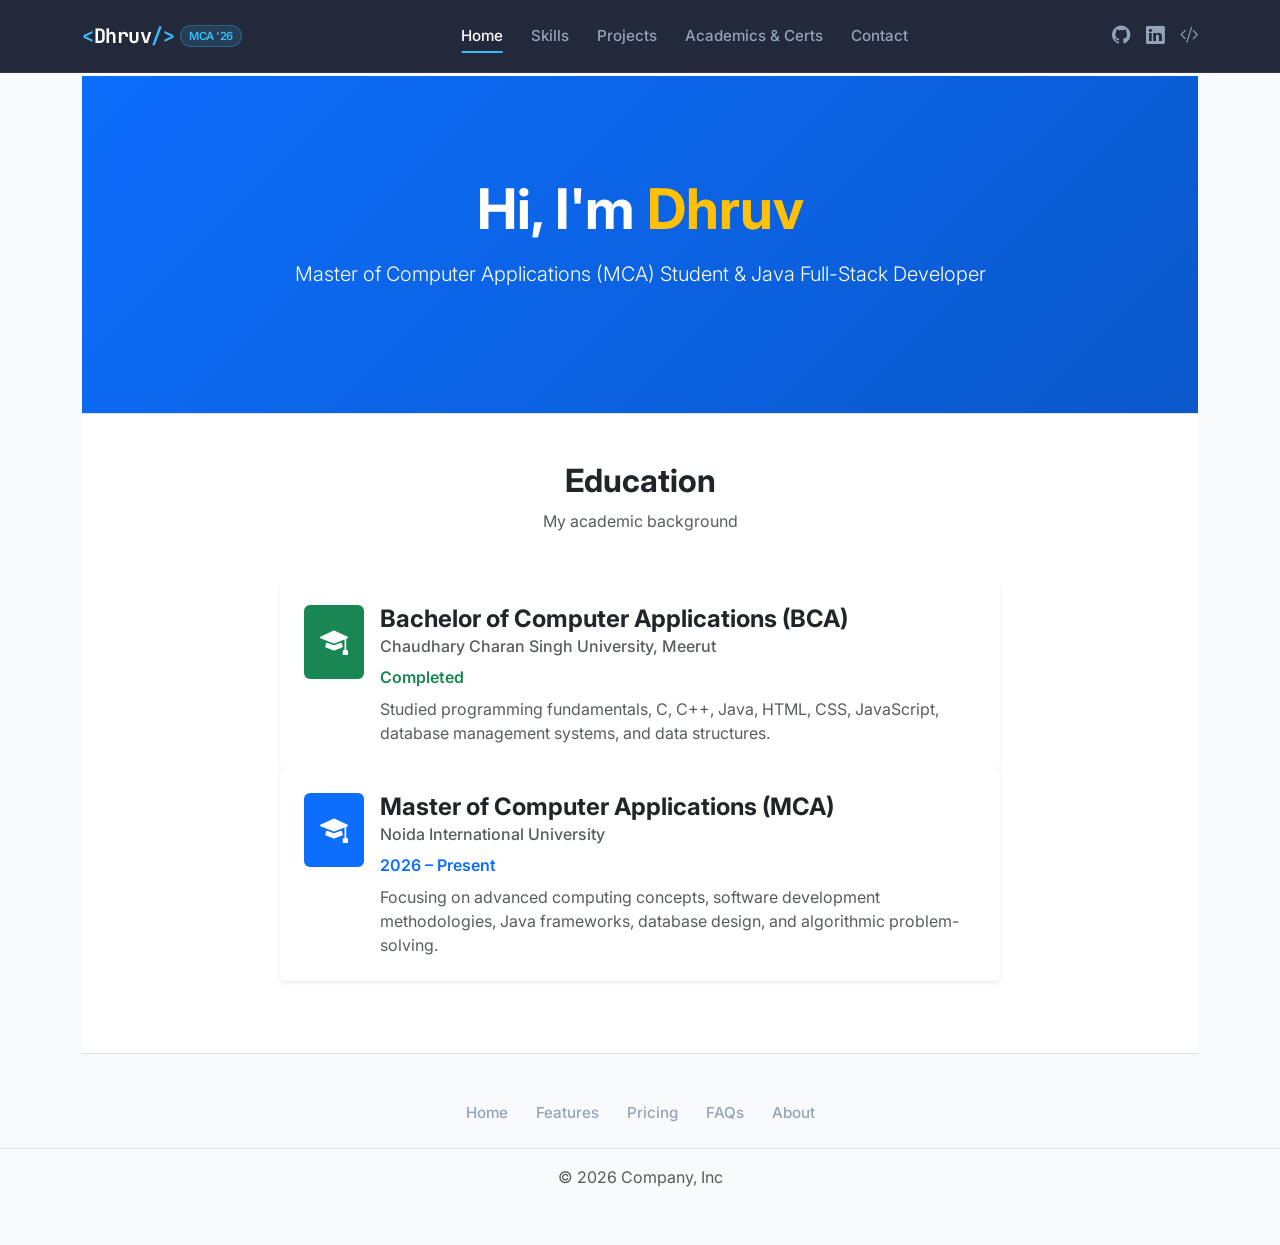
==== index.html @ 49c5f70a "Add files via upload" ====
<!DOCTYPE html>
<html lang="en">
<head>
 <meta charset="UTF-8">
 <meta name="viewport" content="width=device-width, initial-scale=1.0">
 <title>Dhruv's Portfolio</title>

 <link href="https://cdn.jsdelivr.net/npm/bootstrap@5.3.3/dist/css/bootstrap.min.css" rel="stylesheet">
 <link href="https://cdn.jsdelivr.net/npm/bootstrap-icons@1.11.3/font/bootstrap-icons.min.css" rel="stylesheet">
 <link href="https://fonts.googleapis.com/css2?family=Inter:wght@400;500;600;700&family=JetBrains+Mono:wght@500;700&display=swap" rel="stylesheet">
<link rel="stylesheet" href="style.css">

</head>
<body>

  <nav class="navbar navbar-expand-lg navbar-dark fixed-top portfolio-navbar py-3">
   <div class="container">
      
  <a class="navbar-brand d-flex align-items-center" href="#">
   <span>&lt;</span>Dhruv<span>/&gt;</span> <span class="mca-badge">MCA '26</span> </a>

  <button class="navbar-toggler" type="button" data-bs-toggle="collapse" data-bs-target="#mcaNavbar" aria-controls="mcaNavbar" aria-expanded="false" aria-label="Toggle navigation">
  <span class="navbar-toggler-icon"></span> </button>

  <div class="collapse navbar-collapse" id="mcaNavbar">
   <ul class="navbar-nav mx-auto mb-2 mb-lg-0 text-center">
    <li class="nav-item"> <a class="nav-link active" aria-current="page" href="index.html">Home</a> </li>
          
    <li class="nav-item"> <a class="nav-link" href="skills.html">Skills</a> </li>
         
    <li class="nav-item"> <a class="nav-link" href="project.html">Projects</a> </li>
        
    <li class="nav-item"> <a class="nav-link" href="#academics">Academics & Certs</a> </li>
          
    <li class="nav-item"> <a class="nav-link" href="contact.html">Contact</a> </li>
  </ul>

  <div class="d-flex align-items-center justify-content-center gap-3 mt-3 mt-lg-0">
   <a href="https://github.com/informationcode" target="_blank" class="social-icon" title="GitHub"> <i class="bi bi-github"></i> </a>

   <a href="https://www.linkedin.com/in/dhruv-thakur-2524a5357/" target="_blank" class="social-icon" title="LinkedIn"> <i class="bi bi-linkedin"></i> </a>

   <a href="https://leetcode.com/u/rajputdhruv321/" target="_blank" class="social-icon" title="LeetCode Profile"> <i class="bi bi-code-slash"></i></a>
  </div> </div> </div>
</nav>

<div class="container">
      <!-- Hero Section -->
    <header id="home" class="hero-section text-center">
        <div class="container ">
      <h1 class="display-4 fw-bold mb-3">Hi, I'm <span class="text-warning">Dhruv</span></h1>
        <p class="lead mb-4">Master of Computer Applications (MCA) Student & Java Full-Stack Developer</p>
            
        </div>
    </header>

    
    <!-- Education Section -->
  
<!-- Education Section -->
<section id="education" class="py-5 bg-white border-top border-bottom">
    <div class="container">

        <div class="text-center mb-5">
            <h2 class="fw-bold">Education</h2>
            <p class="text-muted">My academic background</p>
        </div>

        <div class="row justify-content-center">
            <div class="col-lg-8">

                              <!-- BCA -->
                <div class="card shadow-sm border-0 p-4">
                    <div class="d-flex align-items-start">
                        <div class="flex-shrink-0 bg-success text-white p-3 rounded me-3">
                            <i class="bi bi-mortarboard-fill fs-3"></i>
                        </div>

                        <div>
                            <h4 class="fw-bold mb-1">
                                Bachelor of Computer Applications (BCA)
                            </h4>
                            <h6 class="text-muted mb-2">
                              Chaudhary Charan Singh University, Meerut
                            </h6>
                            <p class="text-success fw-semibold mb-2">
                                Completed
                            </p>
                            <p class="text-muted mb-0">
                                Studied programming fundamentals, C, C++,
                                Java, HTML, CSS, JavaScript, database
                                management systems, and data structures.
                            </p>
                        </div>
                    </div>
                </div>


                <!-- MCA -->
                <div class="card shadow-sm border-0 p-4 mb-4">
                    <div class="d-flex align-items-start">
                        <div class="flex-shrink-0 bg-primary text-white p-3 rounded me-3">
                            <i class="bi bi-mortarboard-fill fs-3"></i>
                        </div>

                        <div>
                            <h4 class="fw-bold mb-1">
                                Master of Computer Applications (MCA)
                            </h4>
                            <h6 class="text-muted mb-2">
                                Noida International University
                            </h6>
                            <p class="text-primary fw-semibold mb-2">
                                2026 – Present
                            </p>
                            <p class="text-muted mb-0">
                                Focusing on advanced computing concepts,
                                software development methodologies, Java
                                frameworks, database design, and
                                algorithmic problem-solving.
                            </p>
                        </div>
                    </div>
                </div>


            </div>
        </div>
    </div>
</section>


</div>

<footer class="py-3 my-4"> <ul class="nav justify-content-center border-bottom pb-3 mb-3"> <li class="nav-item"><a href="#" class="nav-link px-2 text-body-secondary">Home</a></li> <li class="nav-item"><a href="#" class="nav-link px-2 text-body-secondary">Features</a></li> <li class="nav-item"><a href="#" class="nav-link px-2 text-body-secondary">Pricing</a></li> <li class="nav-item"><a href="#" class="nav-link px-2 text-body-secondary">FAQs</a></li> <li class="nav-item"><a href="#" class="nav-link px-2 text-body-secondary">About</a></li> </ul> <p class="text-center text-body-secondary">© 2026 Company, Inc</p> </footer>

 <script src="https://cdn.jsdelivr.net/npm/bootstrap@5.3.3/dist/js/bootstrap.bundle.min.js"></script>

</body>
</html>
---- style.css ----
*{
 margin: 0;
 padding: 0; }

:root {
 --bg-dark: #0f172a;
 --accent-color: #38bdf8; /* Sky blue accent */
 --text-muted: #94a3b8; }
 
body {
 font-family: 'Inter', sans-serif;
 background-color: #f8fafc;
 padding-top: 76px; }

.portfolio-navbar {
 background-color: rgba(15, 23, 42, 0.92);
 backdrop-filter: blur(10px);
 -webkit-backdrop-filter: blur(10px);
 border-bottom: 1px solid rgba(255, 255, 255, 0.08);
 transition: all 0.3s ease; }

 .navbar-brand {
      font-family: 'JetBrains Mono', monospace;
      font-weight: 700;
      font-size: 1.25rem;
      color: #ffffff !important;
      letter-spacing: -0.5px;
    }

    .navbar-brand span {
      color: var(--accent-color);
    }

    .mca-badge {
      font-family: 'Inter', sans-serif;
      font-size: 0.7rem;
      font-weight: 600;
      background: rgba(56, 189, 248, 0.15);
      color: var(--accent-color);
      border: 1px solid rgba(56, 189, 248, 0.3);
      padding: 2px 8px;
      border-radius: 50px;
      vertical-align: middle;
      margin-left: 6px;
    }

    .nav-link {
      color: var(--text-muted) !important;
      font-weight: 500;
      font-size: 0.95rem;
      margin: 0 6px;
      position: relative;
      transition: color 0.3s ease;
    }

    .nav-link:hover,
    .nav-link.active {
      color: #ffffff !important;
    }

    .nav-link::after {
      content: '';
      position: absolute;
      width: 0;
      height: 2px;
      bottom: 2px;
      left: 50%;
      background-color: var(--accent-color);
      transition: all 0.3s ease;
      transform: translateX(-50%);
    }

    .nav-link:hover::after,
    .nav-link.active::after {
      width: 70%;
    }

    .social-icon {
      color: var(--text-muted);
      font-size: 1.15rem;
      transition: color 0.2s ease, transform 0.2s ease;
    }

    .social-icon:hover {
      color: var(--accent-color);
      transform: translateY(-2px);
    }

    .btn-resume {
      background-color: var(--accent-color);
      color: #0f172a;
      font-weight: 600;
      font-size: 0.9rem;
      border-radius: 6px;
      padding: 7px 16px;
      border: none;
      transition: all 0.25s ease;
    }

    .btn-resume:hover {
      background-color: #7dd3fc;
      color: #0f172a;
      transform: translateY(-1px);
      box-shadow: 0 4px 12px rgba(56, 189, 248, 0.3);
    }

    .navbar-toggler {
      border-color: rgba(255, 255, 255, 0.15);
    }
    .navbar-toggler:focus {
      box-shadow: 0 0 0 0.2rem rgba(56, 189, 248, 0.25);
    }

    .hero-section {
            background: linear-gradient(135deg, #0d6efd 0%, #0a58ca 100%);
            color: white;
            padding: 100px 0;
        }
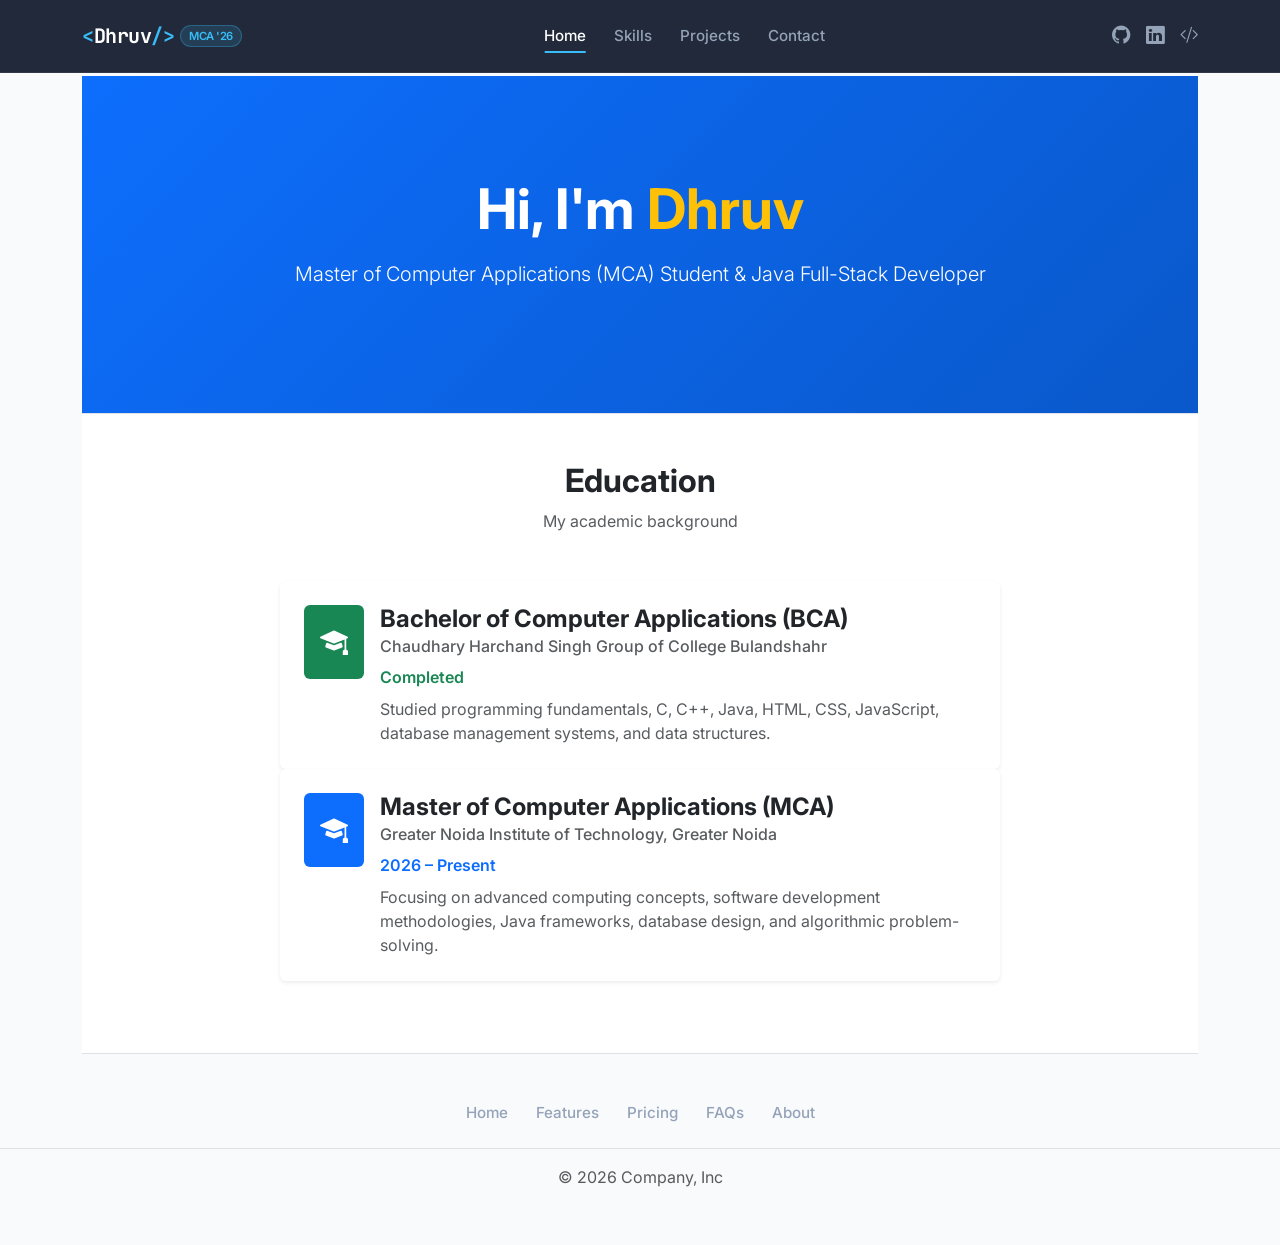
==== commit 8a013b0f: "Update all" ====
--- a/index.html
+++ b/index.html
@@ -30,7 +30,6 @@
          
     <li class="nav-item"> <a class="nav-link" href="project.html">Projects</a> </li>
         
-    <li class="nav-item"> <a class="nav-link" href="#academics">Academics & Certs</a> </li>
           
     <li class="nav-item"> <a class="nav-link" href="contact.html">Contact</a> </li>
   </ul>
@@ -81,7 +80,7 @@
                                 Bachelor of Computer Applications (BCA)
                             </h4>
                             <h6 class="text-muted mb-2">
-                              Chaudhary Charan Singh University, Meerut
+                              Chaudhary Harchand Singh Group of College Bulandshahr
                             </h6>
                             <p class="text-success fw-semibold mb-2">
                                 Completed
@@ -108,7 +107,7 @@
                                 Master of Computer Applications (MCA)
                             </h4>
                             <h6 class="text-muted mb-2">
-                                Noida International University
+                            Greater Noida Institute of Technology, Greater Noida
                             </h6>
                             <p class="text-primary fw-semibold mb-2">
                                 2026 – Present
--- a/style.css
+++ b/style.css
@@ -1,7 +1,3 @@
-*{
- margin: 0;
- padding: 0; }
-
 :root {
  --bg-dark: #0f172a;
  --accent-color: #38bdf8; /* Sky blue accent */
